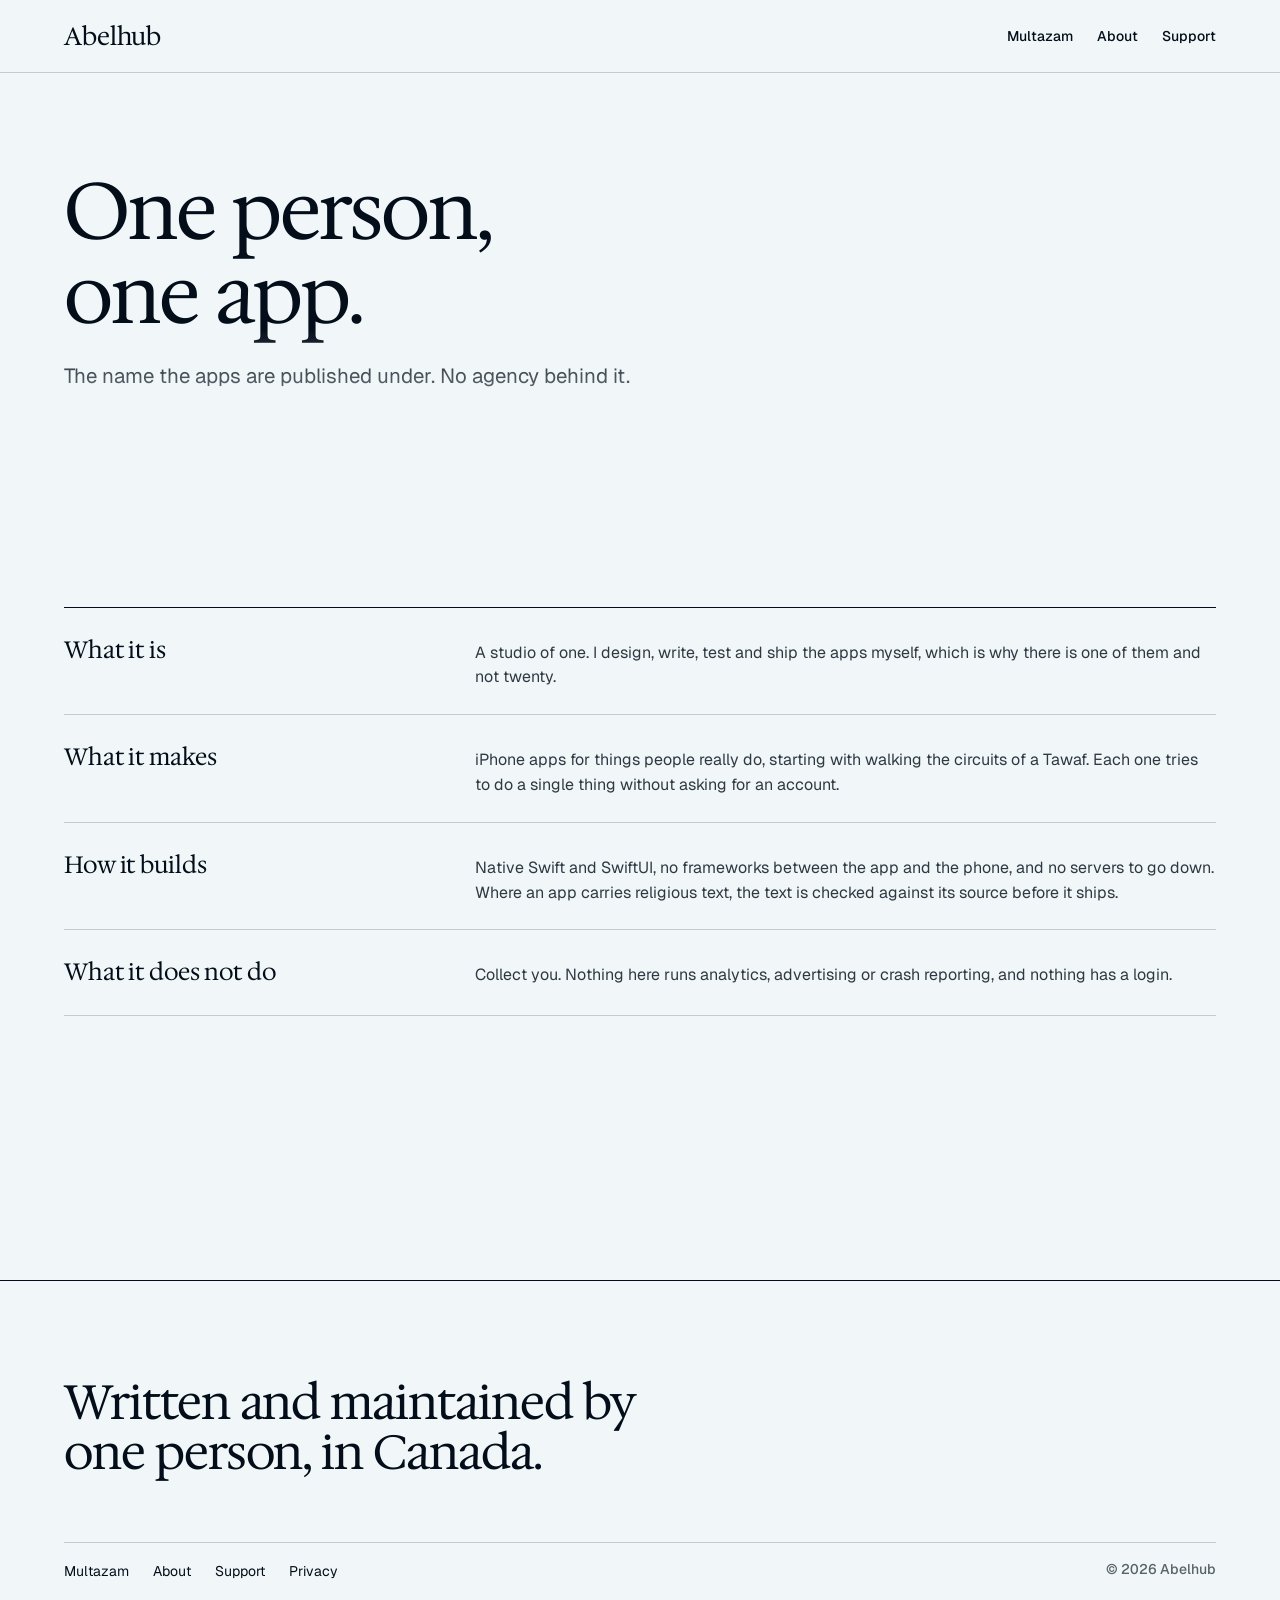
==== about.html @ 6ffc84e2 "Rebuild abelhub.com as static files for GitHub Pages Replaces the WordPress site. One page for the s" ====
<!doctype html>
<html lang="en">
<head>
<meta charset="utf-8">
<meta name="viewport" content="width=device-width, initial-scale=1">
<title>About Abelhub</title>
<meta name="description" content="Abelhub is the studio name Abel Bacchus publishes iOS apps under.">
<link rel="preconnect" href="https://fonts.googleapis.com">
<link rel="preconnect" href="https://fonts.gstatic.com" crossorigin>
<link href="https://fonts.googleapis.com/css2?family=Hedvig+Letters+Serif:opsz@12..24&family=Geist:wght@400;500&display=swap" rel="stylesheet">
<link rel="stylesheet" href="./site.css">
</head>
<body>

<header class="nav proof">
  <div class="container">
    <a class="wordmark" href="./">Abelhub</a>
    <nav aria-label="Primary">
      <ul class="nav-links">
        <li><a href="./apps/multazam.html">Multazam</a></li>
        <li><a href="./about.html" aria-current="page">About</a></li>
        <li><a href="./contact.html">Support</a></li>
      </ul>
    </nav>
  </div>
</header>

<main>
  <section class="hero proof proof--fade">
    <div class="container">
      <h1>One person, one app.</h1>
      <p class="lead" style="margin-top: var(--space-lg);">The name the apps are published under. No agency behind it.</p>
      
    </div>
  </section>

  <section class="section">
    <div class="container">
      <dl class="set">
        <div class="row">
          <dt>What it is</dt>
          <dd>A studio of one. I design, write, test and ship the apps myself, which is why there is one of them and not twenty.</dd>
        </div>
        <div class="row">
          <dt>What it makes</dt>
          <dd>iPhone apps for things people really do, starting with walking the circuits of a Tawaf. Each one tries to do a single thing without asking for an account.</dd>
        </div>
        <div class="row">
          <dt>How it builds</dt>
          <dd>Native Swift and SwiftUI, no frameworks between the app and the phone, and no servers to go down. Where an app carries religious text, the text is checked against its source before it ships.</dd>
        </div>
        <div class="row">
          <dt>What it does not do</dt>
          <dd>Collect you. Nothing here runs analytics, advertising or crash reporting, and nothing has a login.</dd>
        </div>
      </dl>
    </div>
  </section>

</main>

<footer class="footer proof">
  <div class="container">
    <p class="sign">Written and maintained by one person, in Canada.</p>
    <div class="footer-foot">
      <ul class="footer-links">
        <li><a href="./apps/multazam.html">Multazam</a></li>
        <li><a href="./about.html">About</a></li>
        <li><a href="./contact.html">Support</a></li>
        <li><a href="./legal/multazam-privacy.html">Privacy</a></li>
      </ul>
      <p class="label">© 2026 Abelhub</p>
    </div>
  </div>
</footer>
</body>
</html>
---- site.css ----
/* Hallmark · shape: Marquee Hero · genre: editorial · theme: Studio (deal 1/3, seed small-static-abelhub-com-6acc·b96bb7f6·2026-11-04·r0) · job: try · draw: d36630
 * hero: Banner · nav: edge-aligned · footer: letter close · imagery: the product (simulator captures) · signature: the three real screens held on their own proof sheet, measured
 * axes: light/roman-serif/warm · posture: restrained · contrast: pass · fold: pass · v2.0.0 */
/* Hallmark · pre-emit critique: P4 H4 E3 S4 R4 V4 · weakest: E, the second app has no capture yet, so it sits in a slot with its facts rather than a drawn stand-in */
@import url("./tokens.css");
@import url("./base.css");

:root { --mask-opaque: oklch(0% 0.006 215); }

/* ---- proof ground, crop marks ---- */
.proof {
  background-image: var(--grain), radial-gradient(circle at 1px 1px, var(--color-dot) 1px, transparent 1.4px);
  background-size: 160px 160px, 24px 24px;
}
.proof--fade { -webkit-mask-image: linear-gradient(to bottom, var(--mask-opaque) 62%, transparent); mask-image: linear-gradient(to bottom, var(--mask-opaque) 62%, transparent); }

.crop { position: relative; --l: 8px; --o: 12px; }
.crop::before {
  content: ""; position: absolute; inset: calc(-1 * var(--o)); pointer-events: none;
  background:
    linear-gradient(var(--color-mark), var(--color-mark)) 0 var(--o) / var(--l) 1px no-repeat,
    linear-gradient(var(--color-mark), var(--color-mark)) var(--o) 0 / 1px var(--l) no-repeat,
    linear-gradient(var(--color-mark), var(--color-mark)) 100% var(--o) / var(--l) 1px no-repeat,
    linear-gradient(var(--color-mark), var(--color-mark)) calc(100% - var(--o)) 0 / 1px var(--l) no-repeat,
    linear-gradient(var(--color-mark), var(--color-mark)) 0 calc(100% - var(--o)) / var(--l) 1px no-repeat,
    linear-gradient(var(--color-mark), var(--color-mark)) var(--o) 100% / 1px var(--l) no-repeat,
    linear-gradient(var(--color-mark), var(--color-mark)) 100% calc(100% - var(--o)) / var(--l) 1px no-repeat,
    linear-gradient(var(--color-mark), var(--color-mark)) calc(100% - var(--o)) 100% / 1px var(--l) no-repeat;
}
.crop--wide { --l: 14px; --o: 18px; }

/* ---- type helpers ---- */
.label { font-size: var(--text-sm); font-weight: 500; color: var(--color-muted); font-variant-numeric: tabular-nums; }
.measure { max-width: 62ch; color: var(--color-ink-2); }
.display-s { font-family: var(--font-display); font-weight: var(--display-weight); font-size: var(--text-display-s); letter-spacing: var(--tracking-display); line-height: 1.02; }

/* ---- controls ---- */
.btn {
  position: relative; display: inline-flex; align-items: center; justify-content: center;
  min-height: 48px; padding-inline: var(--space-lg);
  border: var(--rule-hair) solid var(--color-ink); border-radius: 2px;
  background: var(--color-paper-hi); color: var(--color-ink);
  font-weight: 500; text-decoration: none; cursor: pointer;
  transition: background-color var(--dur-short) var(--ease-out), color var(--dur-short) var(--ease-out), transform var(--dur-short) var(--ease-out);
}
.btn::after { content: ""; position: absolute; inset: 2px; border: var(--rule-hair) solid var(--color-mark); pointer-events: none; }
.btn:hover { background: var(--color-paper-2); }
.btn:active { transform: translateY(1px); }
.btn--primary { background: var(--color-accent); color: var(--color-accent-ink); border-color: var(--color-accent-ink); }
.btn--primary:hover { background: color-mix(in oklab, var(--color-accent) 88%, var(--color-ink)); }
.btn[aria-disabled="true"] { opacity: 0.55; pointer-events: none; }
.actions { display: flex; flex-wrap: wrap; gap: var(--space-md); }

/* ---- nav: edge-aligned ---- */
.nav { border-bottom: var(--rule-hair) solid var(--color-rule); }
.nav .container { display: flex; align-items: center; justify-content: space-between; gap: var(--space-lg); min-height: 72px; }
.wordmark { font-family: var(--font-display); font-weight: var(--display-weight); font-size: 25px; letter-spacing: -0.005em; text-decoration: none; }
.nav-links { display: flex; align-items: center; gap: var(--space-lg); list-style: none; margin: 0; padding: 0; }
.nav-links a { font-size: var(--text-sm); font-weight: 500; text-decoration: none; }
.nav-links a:hover { text-decoration: underline; text-decoration-color: var(--color-accent); }

/* ---- hero: Banner ---- */
.hero { padding-block: var(--space-3xl) var(--space-3xl); }
.hero-grid { display: grid; grid-template-columns: minmax(0, 7fr) minmax(0, 5fr); gap: var(--space-3xl); align-items: end; }
.hero h1 { font-size: var(--text-display); max-width: 14ch; }
.hero .lead { margin-top: var(--space-lg); }
.hero .actions { margin-top: var(--space-xl); }
.hero-meta { display: grid; gap: var(--space-sm); align-content: end; border-top: var(--rule-hair) solid var(--color-ink); padding-top: var(--space-md); }
.hero-meta div { display: flex; justify-content: space-between; gap: var(--space-md); }
.guide { height: var(--rule-hair); background: var(--color-accent); border: 0; margin: 0; }

/* ---- sections ---- */
.section { padding-block: var(--section-gap-s); }
.section--l { padding-block: var(--section-gap); }
.band { background: var(--color-paper-2); }
.head { display: grid; gap: var(--space-md); margin-bottom: var(--space-2xl); }
.head--split { grid-template-columns: 5fr 5fr; gap: var(--space-2xl); align-items: baseline; }
.head--split .lead { justify-self: end; }

/* ---- screens: the signature ---- */
.screens { display: grid; grid-template-columns: repeat(3, minmax(0, 1fr)); gap: var(--gap-columns); }
.screen { display: grid; gap: var(--space-md); }
.screen figure { margin: 0; }
.shot { background: var(--color-paper-hi); box-shadow: var(--shadow-sheet); border-radius: var(--radius-card); overflow: hidden; }
.shot img { width: 100%; }
.screen figcaption { display: grid; gap: var(--space-2xs); }
.screen h3 { font-size: var(--text-title); }
.screen p { font-size: var(--text-sm); color: var(--color-ink-2); }
.rule-read { display: flex; align-items: center; gap: var(--space-sm); }
.rule-read .guide { flex: 1; }

/* ---- rows ---- */
.set { border-top: var(--rule-hair) solid var(--color-ink); margin: 0; }
.set > .row { border-bottom: var(--rule-hair) solid var(--color-rule); }
.row { display: grid; grid-template-columns: 4fr 8fr; gap: var(--space-xl); padding-block: var(--space-lg); align-items: baseline; }
.row dt, .row h3 { font-family: var(--font-display); font-weight: var(--display-weight); font-size: var(--text-title); letter-spacing: -0.005em; margin: 0; }
.row dd { margin: 0; color: var(--color-ink-2); }

/* ---- split ---- */
.split { display: grid; grid-template-columns: minmax(0, 5fr) minmax(0, 7fr); gap: var(--gap-columns); align-items: center; }
.split--flip { grid-template-columns: minmax(0, 7fr) minmax(0, 5fr); }
.slot { aspect-ratio: 4 / 3; border-radius: var(--radius-card); display: grid; place-content: center; text-align: center; padding: var(--space-xl); gap: var(--space-xs); }
.slot .label { color: var(--color-muted); }

/* ---- prose pages ---- */
.prose { max-width: 68ch; display: grid; gap: var(--space-lg); }
.prose h2 { font-size: var(--text-title); margin-top: var(--space-xl); }
.prose ul { margin: 0; padding-left: 1.2em; display: grid; gap: var(--space-xs); color: var(--color-ink-2); }
.prose a { text-decoration-color: var(--color-accent); }
.prose .label + h1 { margin-top: var(--space-xs); }

/* ---- footer: letter close ---- */
.footer { border-top: var(--rule-hair) solid var(--color-ink); padding-block: var(--space-3xl) var(--space-2xl); margin-top: var(--section-gap); }
.footer .sign { font-family: var(--font-display); font-weight: var(--display-weight); font-size: var(--text-section); letter-spacing: var(--tracking-display); line-height: 1.05; max-width: 22ch; }
.footer-foot { display: flex; flex-wrap: wrap; justify-content: space-between; gap: var(--space-lg); margin-top: var(--space-2xl); padding-top: var(--space-md); border-top: var(--rule-hair) solid var(--color-rule); }
.footer-links { display: flex; flex-wrap: wrap; gap: var(--space-lg); list-style: none; margin: 0; padding: 0; }
.footer-links a { font-size: var(--text-sm); text-decoration: none; }
.footer-links a:hover { text-decoration: underline; text-decoration-color: var(--color-accent); }

/* ---- responsive ---- */
@media (max-width: 60rem) {
  .shot { max-width: 340px; margin-inline: auto; }
  .hero-grid, .split, .split--flip, .head--split { grid-template-columns: minmax(0, 1fr); gap: var(--space-xl); }
  .head--split .lead { justify-self: start; }
  .screens { grid-template-columns: repeat(2, minmax(0, 1fr)); gap: var(--gap-columns); }
  .row { grid-template-columns: minmax(0, 1fr); gap: var(--space-xs); }
  .hero h1 { font-size: var(--text-display-s); }
}
@media (max-width: 40rem) {
  .screens { grid-template-columns: minmax(0, 1fr); }
  .nav .container { flex-wrap: wrap; padding-block: var(--space-sm); }
}
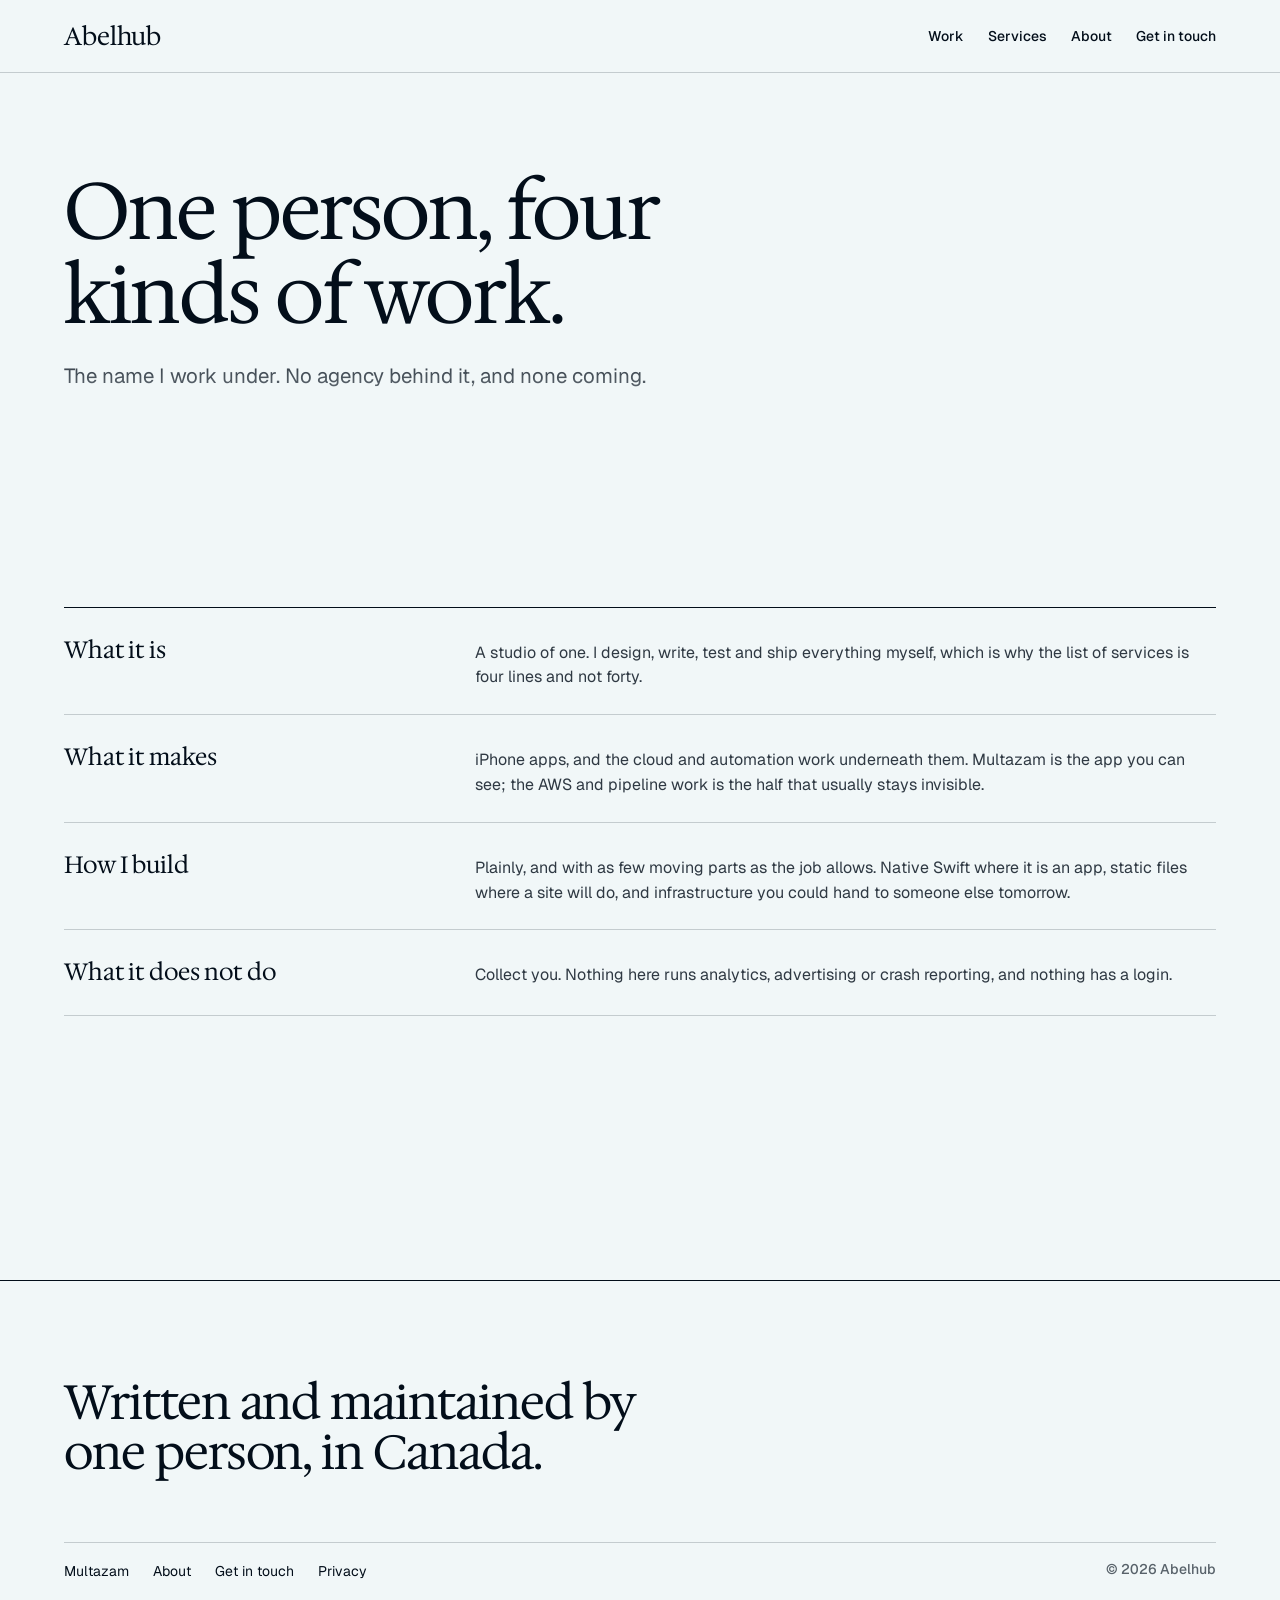
==== commit 6e748402: "Carry the consulting work, not just the app The site read as one app and its privacy policy. It now " ====
--- a/about.html
+++ b/about.html
@@ -17,9 +17,10 @@
     <a class="wordmark" href="./">Abelhub</a>
     <nav aria-label="Primary">
       <ul class="nav-links">
-        <li><a href="./apps/multazam.html">Multazam</a></li>
+        <li><a href="./index.html#work">Work</a></li>
+        <li><a href="./index.html#services">Services</a></li>
         <li><a href="./about.html" aria-current="page">About</a></li>
-        <li><a href="./contact.html">Support</a></li>
+        <li><a href="./contact.html">Get in touch</a></li>
       </ul>
     </nav>
   </div>
@@ -28,8 +29,8 @@
 <main>
   <section class="hero proof proof--fade">
     <div class="container">
-      <h1>One person, one app.</h1>
-      <p class="lead" style="margin-top: var(--space-lg);">The name the apps are published under. No agency behind it.</p>
+      <h1>One person, four kinds of work.</h1>
+      <p class="lead" style="margin-top: var(--space-lg);">The name I work under. No agency behind it, and none coming.</p>
       
     </div>
   </section>
@@ -39,15 +40,15 @@
       <dl class="set">
         <div class="row">
           <dt>What it is</dt>
-          <dd>A studio of one. I design, write, test and ship the apps myself, which is why there is one of them and not twenty.</dd>
+          <dd>A studio of one. I design, write, test and ship everything myself, which is why the list of services is four lines and not forty.</dd>
         </div>
         <div class="row">
           <dt>What it makes</dt>
-          <dd>iPhone apps for things people really do, starting with walking the circuits of a Tawaf. Each one tries to do a single thing without asking for an account.</dd>
+          <dd>iPhone apps, and the cloud and automation work underneath them. Multazam is the app you can see; the AWS and pipeline work is the half that usually stays invisible.</dd>
         </div>
         <div class="row">
-          <dt>How it builds</dt>
-          <dd>Native Swift and SwiftUI, no frameworks between the app and the phone, and no servers to go down. Where an app carries religious text, the text is checked against its source before it ships.</dd>
+          <dt>How I build</dt>
+          <dd>Plainly, and with as few moving parts as the job allows. Native Swift where it is an app, static files where a site will do, and infrastructure you could hand to someone else tomorrow.</dd>
         </div>
         <div class="row">
           <dt>What it does not do</dt>
@@ -66,7 +67,7 @@
       <ul class="footer-links">
         <li><a href="./apps/multazam.html">Multazam</a></li>
         <li><a href="./about.html">About</a></li>
-        <li><a href="./contact.html">Support</a></li>
+        <li><a href="./contact.html">Get in touch</a></li>
         <li><a href="./legal/multazam-privacy.html">Privacy</a></li>
       </ul>
       <p class="label">© 2026 Abelhub</p>
--- a/site.css
+++ b/site.css
@@ -1,7 +1,8 @@
-/* Hallmark · shape: Marquee Hero · genre: editorial · theme: Studio (deal 1/3, seed small-static-abelhub-com-6acc·b96bb7f6·2026-11-04·r0) · job: try · draw: d36630
- * hero: Banner · nav: edge-aligned · footer: letter close · imagery: the product (simulator captures) · signature: the three real screens held on their own proof sheet, measured
+/* Hallmark · shape: Index-First · genre: editorial · theme: Studio (kept, deal 1/3, seed small-static-abelhub-com-6acc) · job: hire · draw: 071b90 · redesign: full
+ * hero: Poster · nav: masthead · footer: mast · imagery: the product · signature: the wordmark under construction, measured at its real rendered width
  * axes: light/roman-serif/warm · posture: restrained · contrast: pass · fold: pass · v2.0.0 */
-/* Hallmark · pre-emit critique: P4 H4 E3 S4 R4 V4 · weakest: E, the second app has no capture yet, so it sits in a slot with its facts rather than a drawn stand-in */
+/* Hallmark · pre-emit critique: P4 H4 E3 S4 R4 V4 · weakest: E, the only work shown is my own app, because there is no client work to show yet */
+/* Hallmark · swapped the draw: Stat-Led needs figures nobody has, so the work is an index that opens; search-led nav has nothing to search on six pages, so masthead */
 @import url("./tokens.css");
 @import url("./base.css");
 
@@ -130,3 +131,42 @@
   .screens { grid-template-columns: minmax(0, 1fr); }
   .nav .container { flex-wrap: wrap; padding-block: var(--space-sm); }
 }
+
+/* ---- poster hero: the wordmark under construction ---- */
+.poster { min-height: 92dvh; display: grid; align-content: center; padding-block: var(--space-3xl); }
+.poster .container { display: grid; gap: var(--space-2xl); }
+.construct { position: relative; justify-self: start; max-width: 100%; }
+.construct-word {
+  font-family: var(--font-display); font-weight: var(--display-weight);
+  font-size: clamp(56px, 13vw, 184px); line-height: 1; letter-spacing: var(--tracking-display);
+  display: block; overflow-wrap: break-word; min-width: 0;
+}
+.construct .edge { position: absolute; top: -14px; bottom: -14px; width: var(--rule-hair); background: var(--color-accent); }
+.construct .edge--l { left: 0; } .construct .edge--r { right: 0; }
+.readout { display: flex; flex-wrap: wrap; gap: var(--space-lg); align-items: center; }
+.readout .guide { flex: 1 1 80px; min-width: 40px; }
+.poster-say { display: grid; grid-template-columns: minmax(0, 7fr) minmax(0, 5fr); gap: var(--gap-columns); align-items: end; }
+.poster-say .actions { justify-content: start; }
+
+/* ---- masthead nav ---- */
+.nav--mast .container { flex-direction: column; align-items: stretch; gap: var(--space-sm); padding-block: var(--space-md); min-height: 0; }
+.nav--mast .nav-links { justify-content: flex-start; }
+
+/* ---- index of work ---- */
+.index-row { display: grid; grid-template-columns: minmax(0, 4fr) minmax(0, 5fr) minmax(0, 3fr); gap: var(--gap-columns); padding-block: var(--space-xl); align-items: baseline; }
+.index-row h3 { font-size: var(--text-section); line-height: 1.05; }
+.index-row .label { align-self: baseline; }
+.index-row p { color: var(--color-ink-2); }
+
+/* ---- services ---- */
+.service dt { display: flex; gap: var(--space-md); align-items: baseline; }
+.service .n { font-size: var(--text-sm); color: var(--color-muted); font-variant-numeric: tabular-nums; }
+
+/* ---- mast footer ---- */
+.footer--mast .sign { font-size: clamp(48px, 9vw, 120px); max-width: none; }
+
+@media (max-width: 60rem) {
+  .poster-say { grid-template-columns: minmax(0, 1fr); gap: var(--space-lg); }
+  .index-row { grid-template-columns: minmax(0, 1fr); gap: var(--space-xs); }
+  .poster { min-height: 0; }
+}
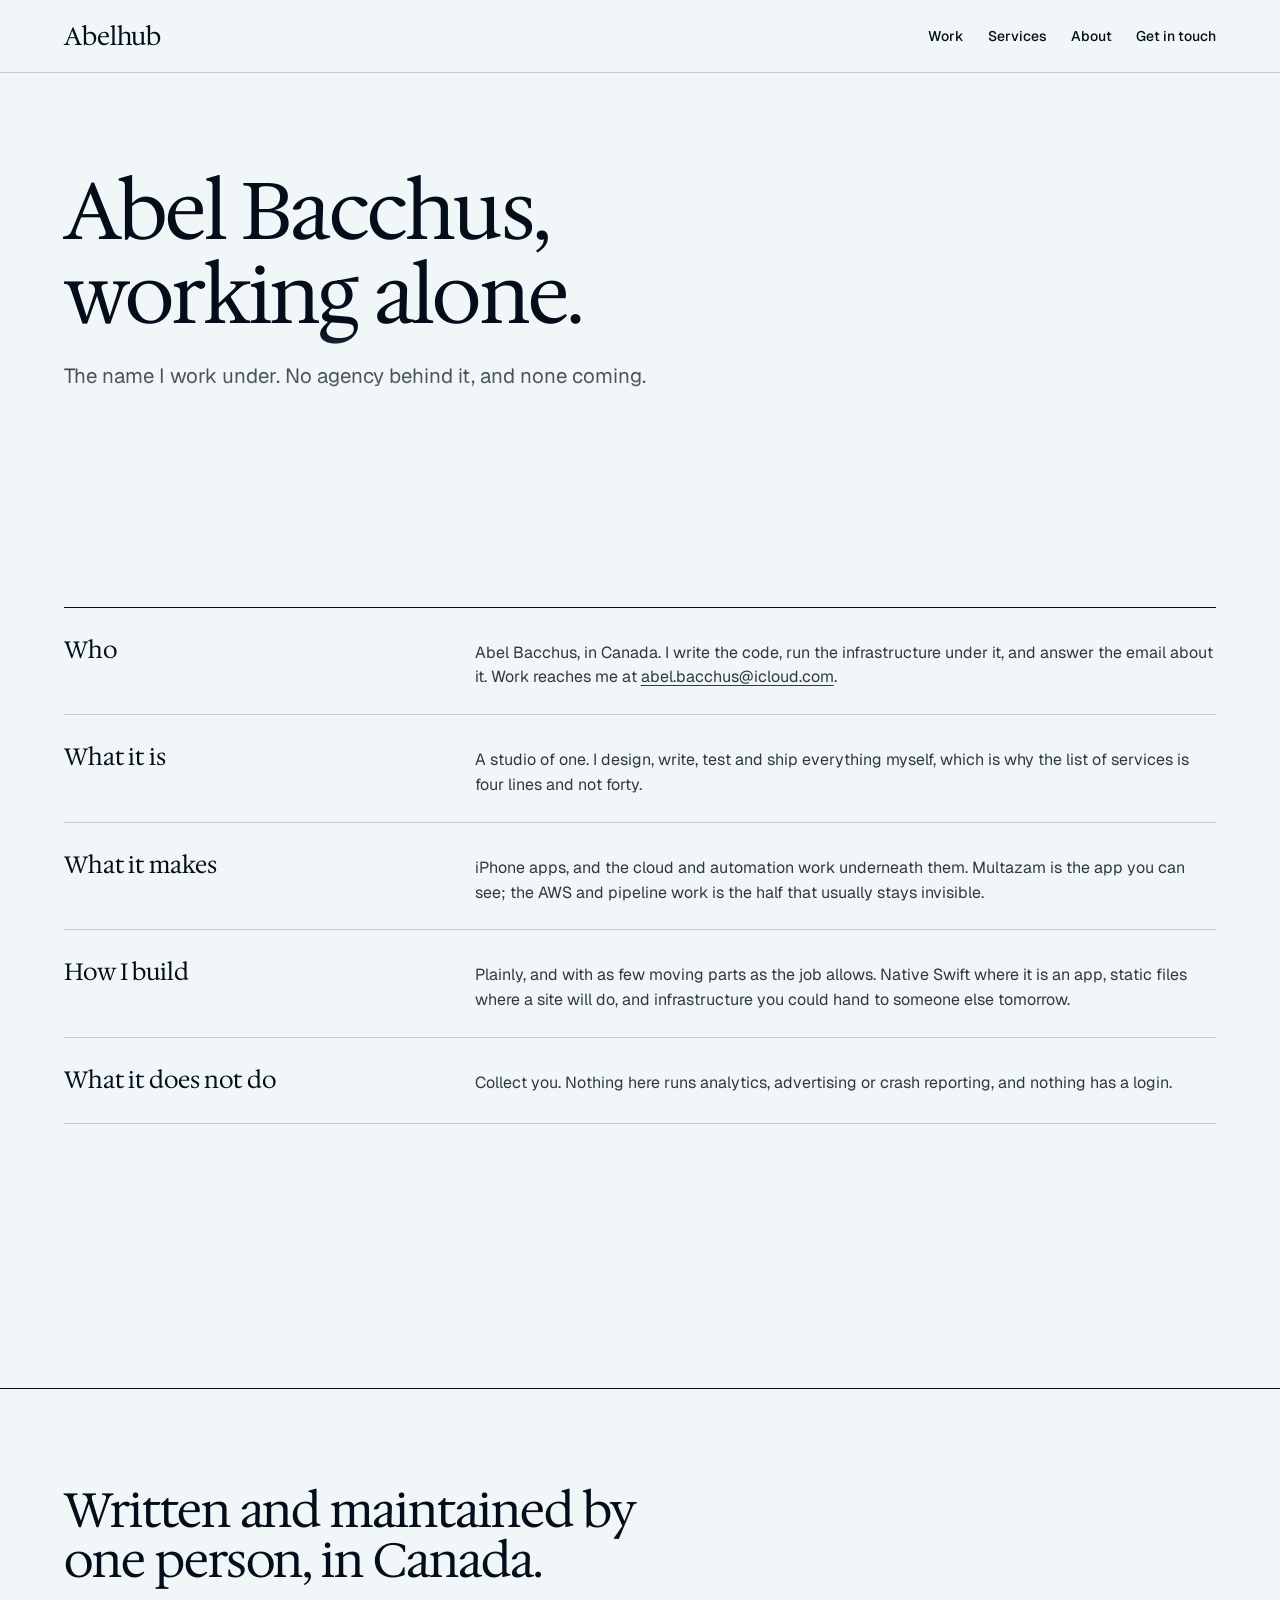
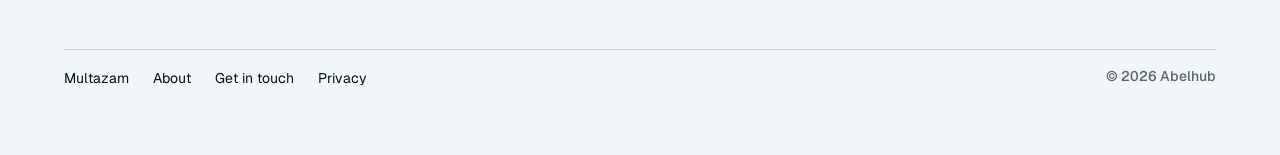
==== commit 825f44f4: "Say who the studio is, and give a plain address to write to The hire job wants a direct contact, so " ====
--- a/about.html
+++ b/about.html
@@ -29,7 +29,7 @@
 <main>
   <section class="hero proof proof--fade">
     <div class="container">
-      <h1>One person, four kinds of work.</h1>
+      <h1>Abel Bacchus, working alone.</h1>
       <p class="lead" style="margin-top: var(--space-lg);">The name I work under. No agency behind it, and none coming.</p>
       
     </div>
@@ -38,6 +38,10 @@
   <section class="section">
     <div class="container">
       <dl class="set">
+        <div class="row">
+          <dt>Who</dt>
+          <dd>Abel Bacchus, in Canada. I write the code, run the infrastructure under it, and answer the email about it. Work reaches me at <a href="mailto:abel.bacchus@icloud.com">abel.bacchus@icloud.com</a>.</dd>
+        </div>
         <div class="row">
           <dt>What it is</dt>
           <dd>A studio of one. I design, write, test and ship everything myself, which is why the list of services is four lines and not forty.</dd>
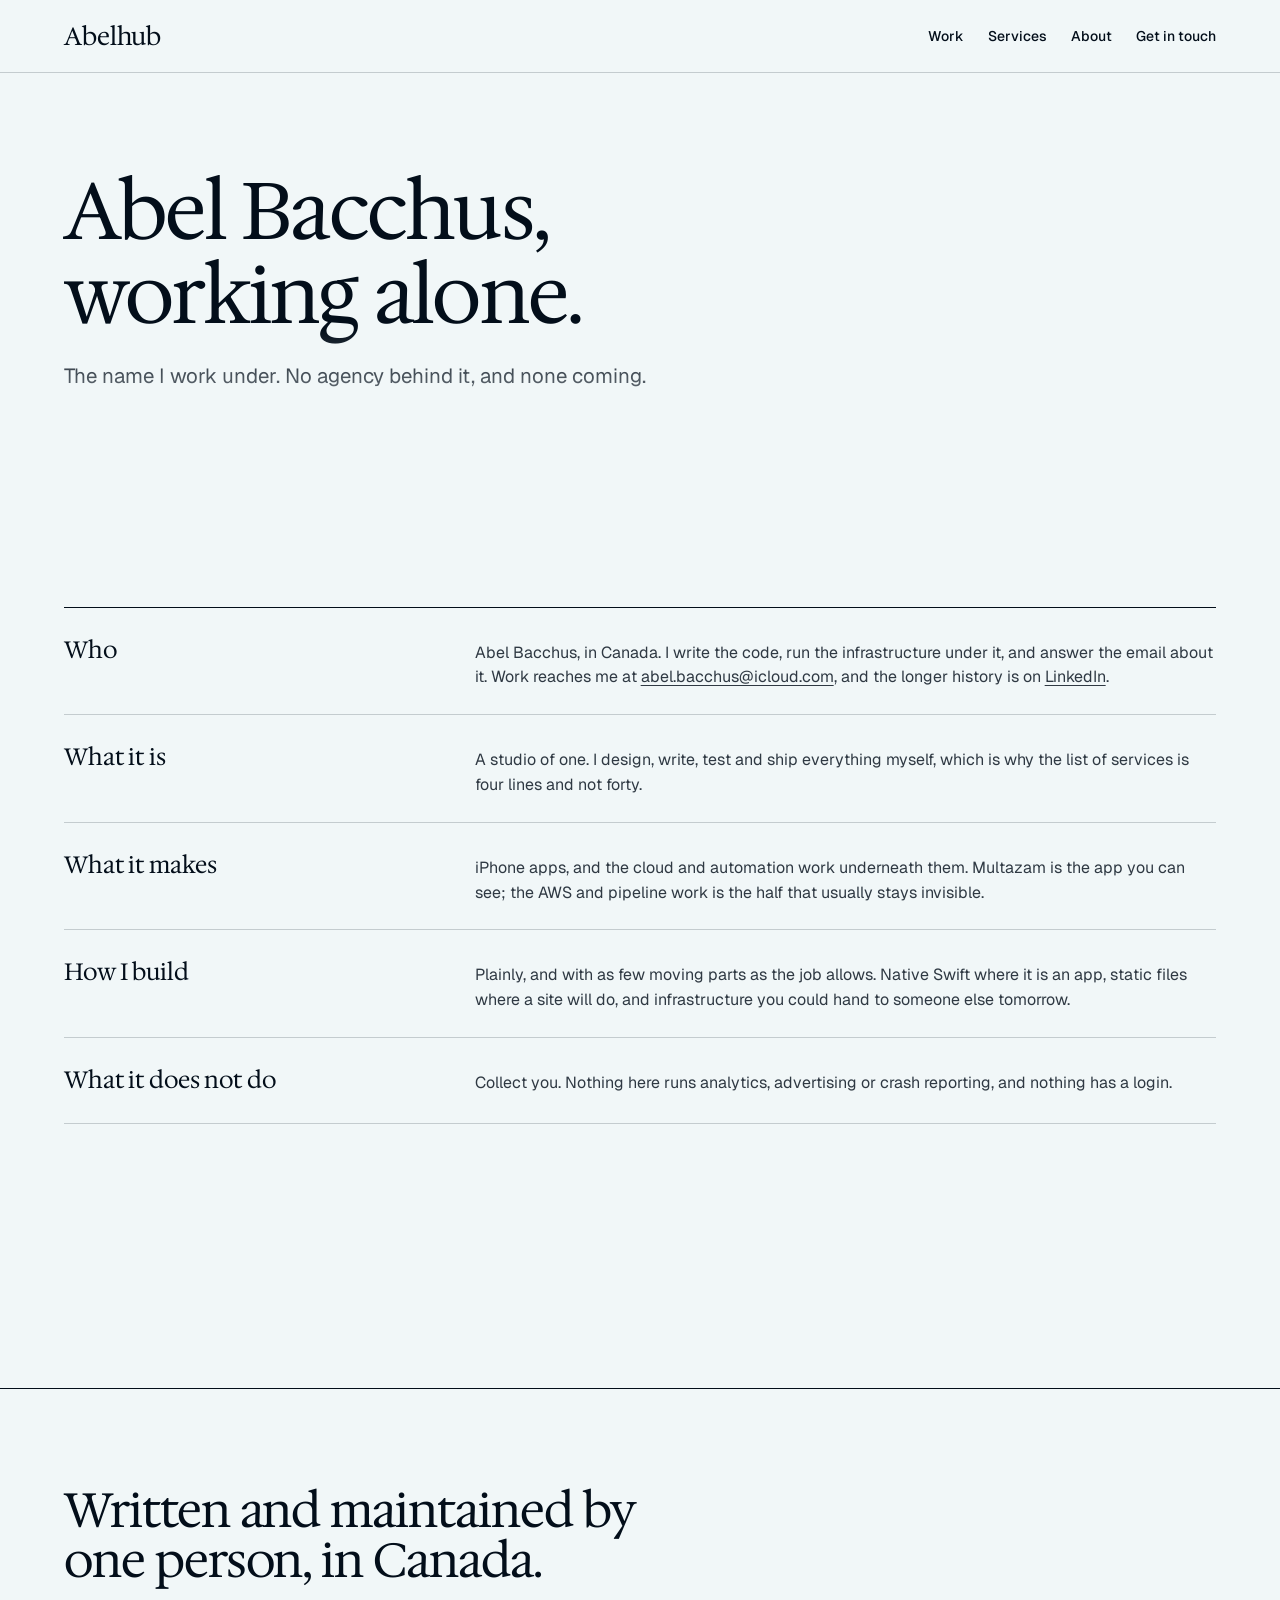
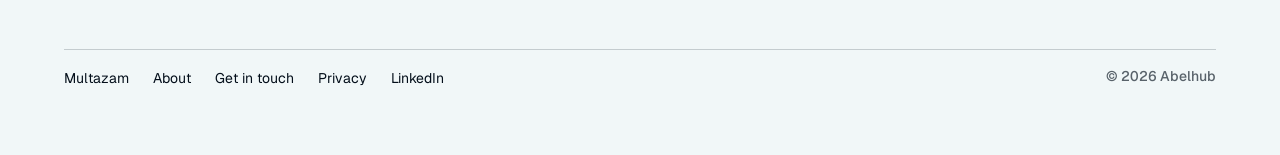
==== commit ee350928: "Link the working history rather than retell it LinkedIn in the footer of every page, in the bio, and" ====
--- a/about.html
+++ b/about.html
@@ -40,7 +40,7 @@
       <dl class="set">
         <div class="row">
           <dt>Who</dt>
-          <dd>Abel Bacchus, in Canada. I write the code, run the infrastructure under it, and answer the email about it. Work reaches me at <a href="mailto:abel.bacchus@icloud.com">abel.bacchus@icloud.com</a>.</dd>
+          <dd>Abel Bacchus, in Canada. I write the code, run the infrastructure under it, and answer the email about it. Work reaches me at <a href="mailto:abel.bacchus@icloud.com">abel.bacchus@icloud.com</a>, and the longer history is on <a href="https://www.linkedin.com/in/abel-bacchus">LinkedIn</a>.</dd>
         </div>
         <div class="row">
           <dt>What it is</dt>
@@ -73,6 +73,7 @@
         <li><a href="./about.html">About</a></li>
         <li><a href="./contact.html">Get in touch</a></li>
         <li><a href="./legal/multazam-privacy.html">Privacy</a></li>
+        <li><a href="https://www.linkedin.com/in/abel-bacchus">LinkedIn</a></li>
       </ul>
       <p class="label">© 2026 Abelhub</p>
     </div>
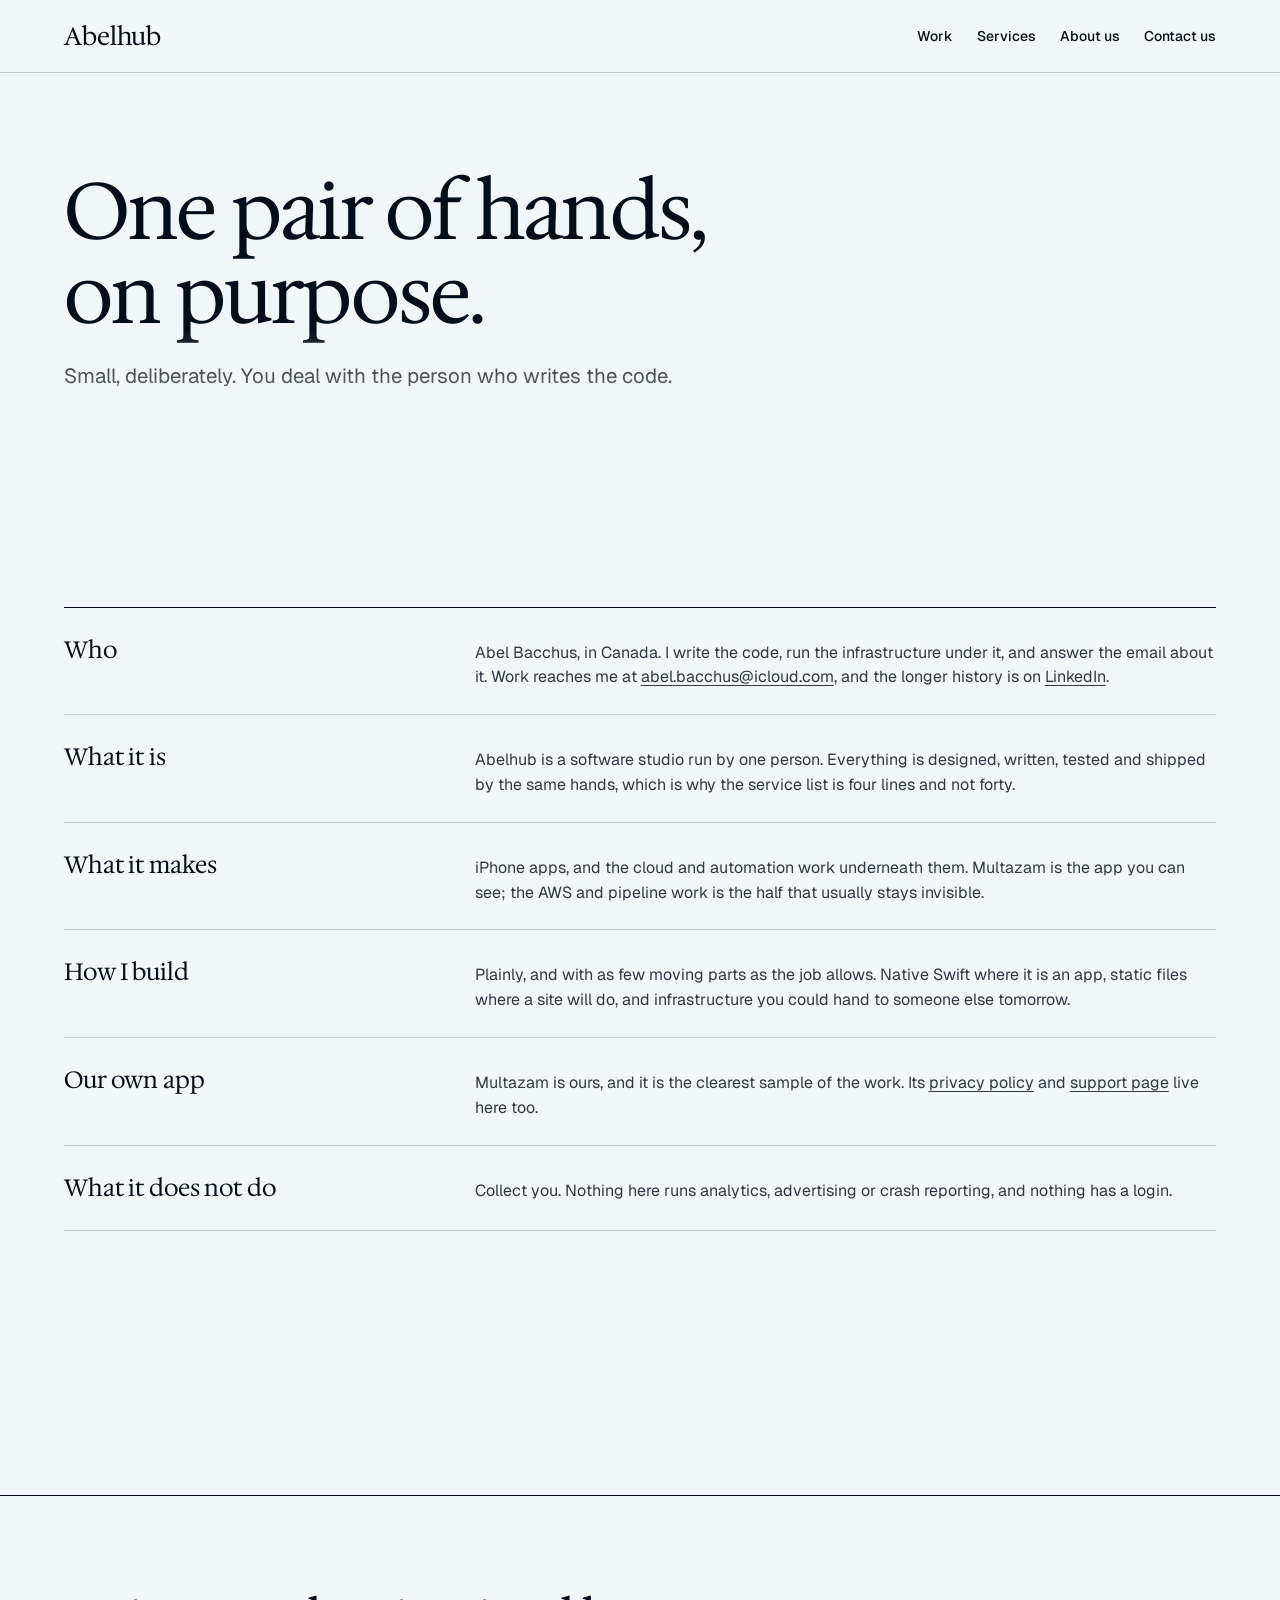
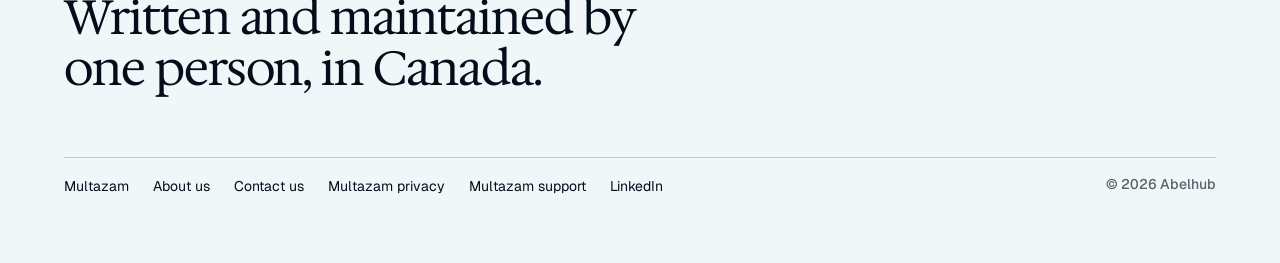
==== commit e5d255e4: "Ask for projects rather than announce availability "Open to new work, from today" reads as looking f" ====
--- a/about.html
+++ b/about.html
@@ -19,8 +19,8 @@
       <ul class="nav-links">
         <li><a href="./index.html#work">Work</a></li>
         <li><a href="./index.html#services">Services</a></li>
-        <li><a href="./about.html" aria-current="page">About</a></li>
-        <li><a href="./contact.html">Get in touch</a></li>
+        <li><a href="./about.html" aria-current="page">About us</a></li>
+        <li><a href="./contact.html">Contact us</a></li>
       </ul>
     </nav>
   </div>
@@ -29,8 +29,8 @@
 <main>
   <section class="hero proof proof--fade">
     <div class="container">
-      <h1>Abel Bacchus, working alone.</h1>
-      <p class="lead" style="margin-top: var(--space-lg);">The name I work under. No agency behind it, and none coming.</p>
+      <h1>One pair of hands, on purpose.</h1>
+      <p class="lead" style="margin-top: var(--space-lg);">Small, deliberately. You deal with the person who writes the code.</p>
       
     </div>
   </section>
@@ -44,7 +44,7 @@
         </div>
         <div class="row">
           <dt>What it is</dt>
-          <dd>A studio of one. I design, write, test and ship everything myself, which is why the list of services is four lines and not forty.</dd>
+          <dd>Abelhub is a software studio run by one person. Everything is designed, written, tested and shipped by the same hands, which is why the service list is four lines and not forty.</dd>
         </div>
         <div class="row">
           <dt>What it makes</dt>
@@ -53,6 +53,10 @@
         <div class="row">
           <dt>How I build</dt>
           <dd>Plainly, and with as few moving parts as the job allows. Native Swift where it is an app, static files where a site will do, and infrastructure you could hand to someone else tomorrow.</dd>
+        </div>
+        <div class="row">
+          <dt>Our own app</dt>
+          <dd>Multazam is ours, and it is the clearest sample of the work. Its <a href="{up}legal/multazam-privacy.html">privacy policy</a> and <a href="{up}legal/multazam-support.html">support page</a> live here too.</dd>
         </div>
         <div class="row">
           <dt>What it does not do</dt>
@@ -70,9 +74,10 @@
     <div class="footer-foot">
       <ul class="footer-links">
         <li><a href="./apps/multazam.html">Multazam</a></li>
-        <li><a href="./about.html">About</a></li>
-        <li><a href="./contact.html">Get in touch</a></li>
-        <li><a href="./legal/multazam-privacy.html">Privacy</a></li>
+        <li><a href="./about.html">About us</a></li>
+        <li><a href="./contact.html">Contact us</a></li>
+        <li><a href="./legal/multazam-privacy.html">Multazam privacy</a></li>
+        <li><a href="./legal/multazam-support.html">Multazam support</a></li>
         <li><a href="https://www.linkedin.com/in/abel-bacchus">LinkedIn</a></li>
       </ul>
       <p class="label">© 2026 Abelhub</p>
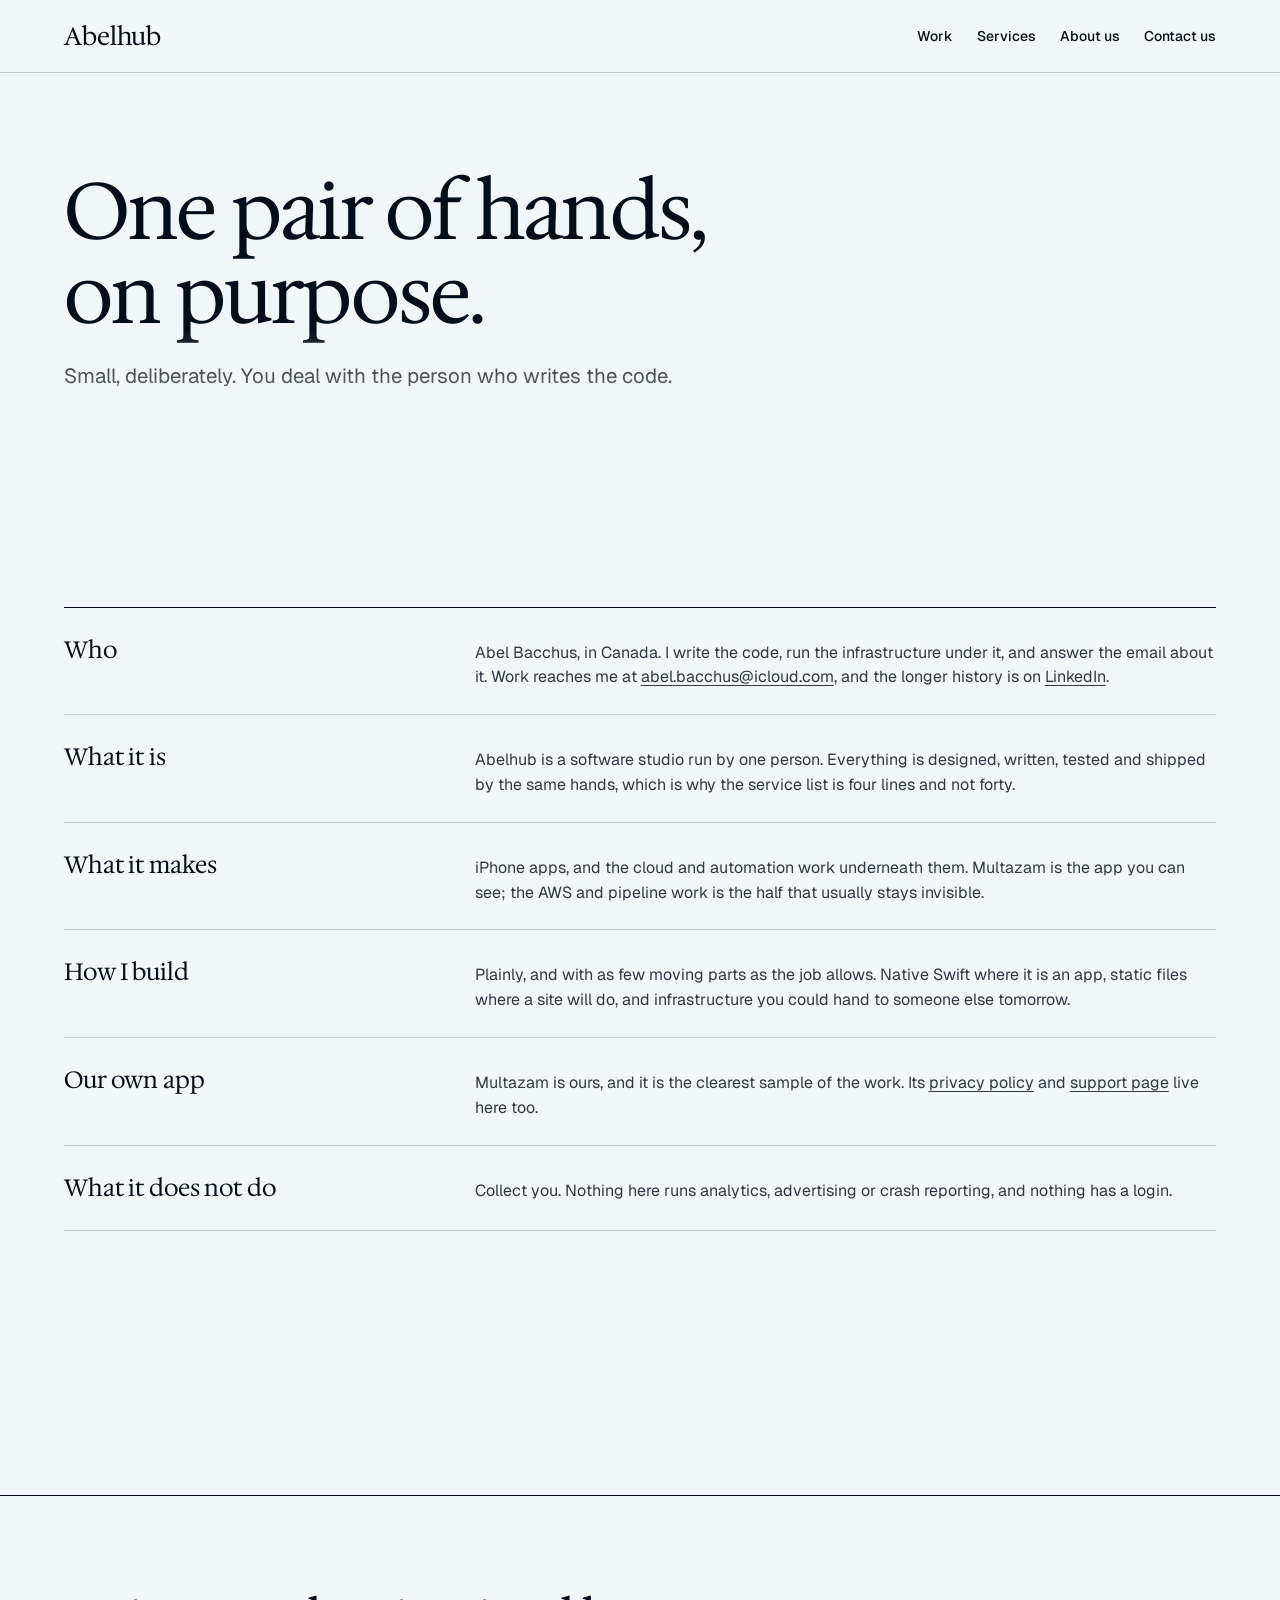
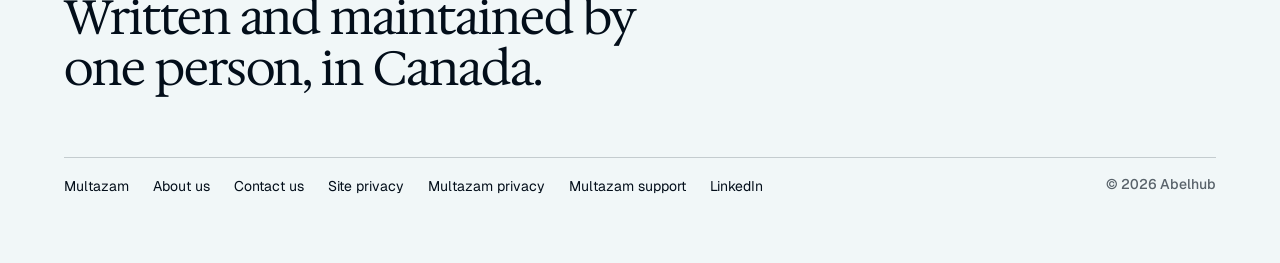
==== commit 8a4cc046: "Add Lugalink to the work, and a privacy policy for the site The work index now holds two projects, w" ====
--- a/about.html
+++ b/about.html
@@ -76,6 +76,7 @@
         <li><a href="./apps/multazam.html">Multazam</a></li>
         <li><a href="./about.html">About us</a></li>
         <li><a href="./contact.html">Contact us</a></li>
+        <li><a href="./legal/privacy.html">Site privacy</a></li>
         <li><a href="./legal/multazam-privacy.html">Multazam privacy</a></li>
         <li><a href="./legal/multazam-support.html">Multazam support</a></li>
         <li><a href="https://www.linkedin.com/in/abel-bacchus">LinkedIn</a></li>
--- a/site.css
+++ b/site.css
@@ -1,6 +1,7 @@
 /* Hallmark · shape: Index-First · genre: editorial · theme: Studio (kept, deal 1/3, seed small-static-abelhub-com-6acc) · job: hire · draw: 071b90 · redesign: full
  * hero: Poster · nav: masthead · footer: mast · imagery: the product · signature: the wordmark under construction, measured at its real rendered width
  * axes: light/roman-serif/warm · posture: restrained · contrast: pass · fold: pass · v2.0.0 */
+/* Hallmark · redesign: polish (device sweep, 320 to 1920) · touch targets 44px on coarse pointers, hover gated behind (hover: hover), nav and footer labels never break mid-word, screenshots served at 440/880/1206w */
 /* Hallmark · pre-emit critique: P4 H4 E3 S4 R4 V4 · weakest: E, the only work shown is my own app, because there is no client work to show yet */
 /* Hallmark · swapped the draw: Stat-Led needs figures nobody has, so the work is an index that opens; search-led nav has nothing to search on six pages, so masthead */
 @import url("./tokens.css");
@@ -45,10 +46,10 @@
   transition: background-color var(--dur-short) var(--ease-out), color var(--dur-short) var(--ease-out), transform var(--dur-short) var(--ease-out);
 }
 .btn::after { content: ""; position: absolute; inset: 2px; border: var(--rule-hair) solid var(--color-mark); pointer-events: none; }
-.btn:hover { background: var(--color-paper-2); }
+@media (hover: hover) { .btn:hover { background: var(--color-paper-2); } }
 .btn:active { transform: translateY(1px); }
 .btn--primary { background: var(--color-accent); color: var(--color-accent-ink); border-color: var(--color-accent-ink); }
-.btn--primary:hover { background: color-mix(in oklab, var(--color-accent) 88%, var(--color-ink)); }
+@media (hover: hover) { .btn--primary:hover { background: color-mix(in oklab, var(--color-accent) 88%, var(--color-ink)); } }
 .btn[aria-disabled="true"] { opacity: 0.55; pointer-events: none; }
 .actions { display: flex; flex-wrap: wrap; gap: var(--space-md); }
 
@@ -56,9 +57,9 @@
 .nav { border-bottom: var(--rule-hair) solid var(--color-rule); }
 .nav .container { display: flex; align-items: center; justify-content: space-between; gap: var(--space-lg); min-height: 72px; }
 .wordmark { font-family: var(--font-display); font-weight: var(--display-weight); font-size: 25px; letter-spacing: -0.005em; text-decoration: none; }
-.nav-links { display: flex; align-items: center; gap: var(--space-lg); list-style: none; margin: 0; padding: 0; }
-.nav-links a { font-size: var(--text-sm); font-weight: 500; text-decoration: none; }
-.nav-links a:hover { text-decoration: underline; text-decoration-color: var(--color-accent); }
+.nav-links { display: flex; flex-wrap: wrap; align-items: center; gap: var(--space-xs) var(--space-lg); list-style: none; margin: 0; padding: 0; }
+.nav-links a { font-size: var(--text-sm); font-weight: 500; text-decoration: none; white-space: nowrap; }
+@media (hover: hover) { .nav-links a:hover { text-decoration: underline; text-decoration-color: var(--color-accent); } }
 
 /* ---- hero: Banner ---- */
 .hero { padding-block: var(--space-3xl) var(--space-3xl); }
@@ -115,8 +116,8 @@
 .footer .sign { font-family: var(--font-display); font-weight: var(--display-weight); font-size: var(--text-section); letter-spacing: var(--tracking-display); line-height: 1.05; max-width: 22ch; }
 .footer-foot { display: flex; flex-wrap: wrap; justify-content: space-between; gap: var(--space-lg); margin-top: var(--space-2xl); padding-top: var(--space-md); border-top: var(--rule-hair) solid var(--color-rule); }
 .footer-links { display: flex; flex-wrap: wrap; gap: var(--space-lg); list-style: none; margin: 0; padding: 0; }
-.footer-links a { font-size: var(--text-sm); text-decoration: none; }
-.footer-links a:hover { text-decoration: underline; text-decoration-color: var(--color-accent); }
+.footer-links a { font-size: var(--text-sm); text-decoration: none; white-space: nowrap; }
+@media (hover: hover) { .footer-links a:hover { text-decoration: underline; text-decoration-color: var(--color-accent); } }
 
 /* ---- responsive ---- */
 @media (max-width: 60rem) {
@@ -130,6 +131,14 @@
 @media (max-width: 40rem) {
   .screens { grid-template-columns: minmax(0, 1fr); }
   .nav .container { flex-wrap: wrap; padding-block: var(--space-sm); }
+}
+
+/* ---- touch ---- */
+@media (pointer: coarse) {
+  .nav-links a, .footer-links a { display: inline-flex; align-items: center; min-height: 44px; }
+  .nav-links { gap: 0 var(--space-lg); }
+  .footer-links { gap: 0 var(--space-lg); }
+  .index-row a, .prose a { text-underline-offset: 4px; }
 }
 
 /* ---- poster hero: the wordmark under construction ---- */
